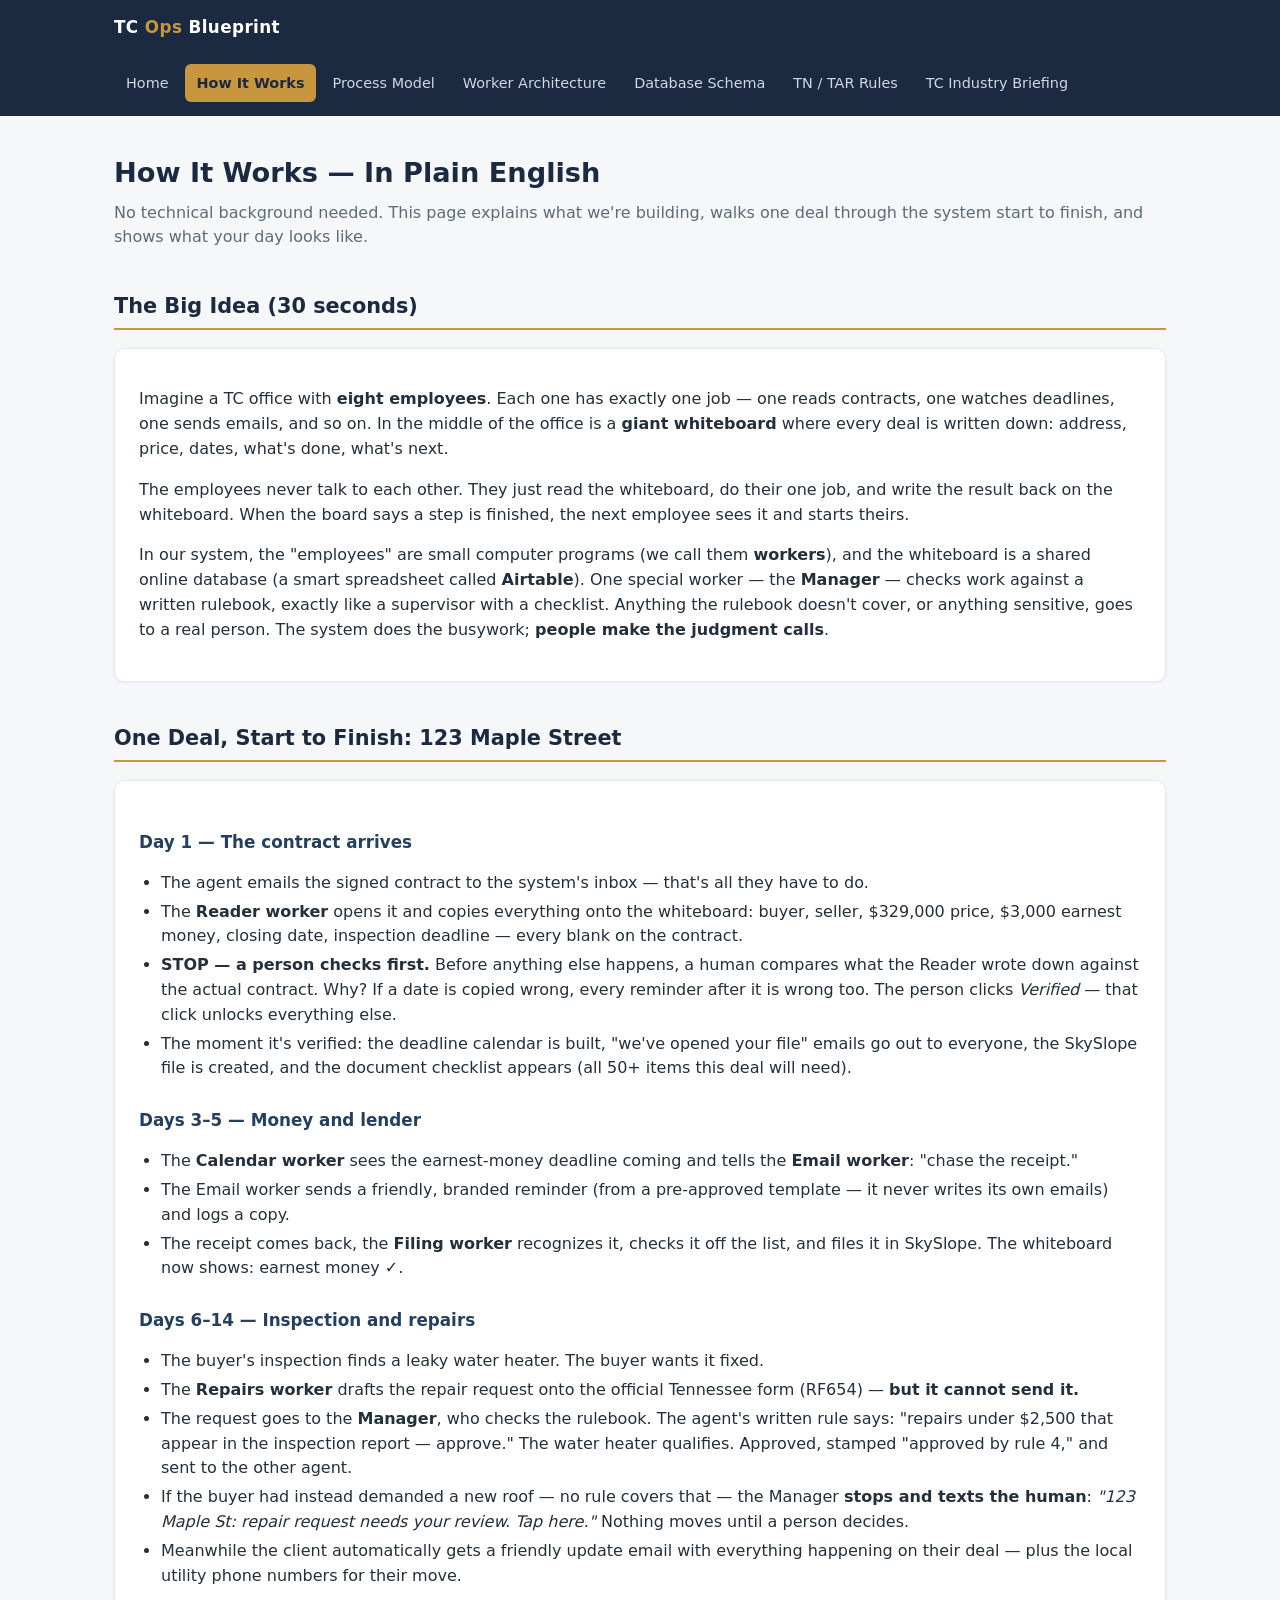
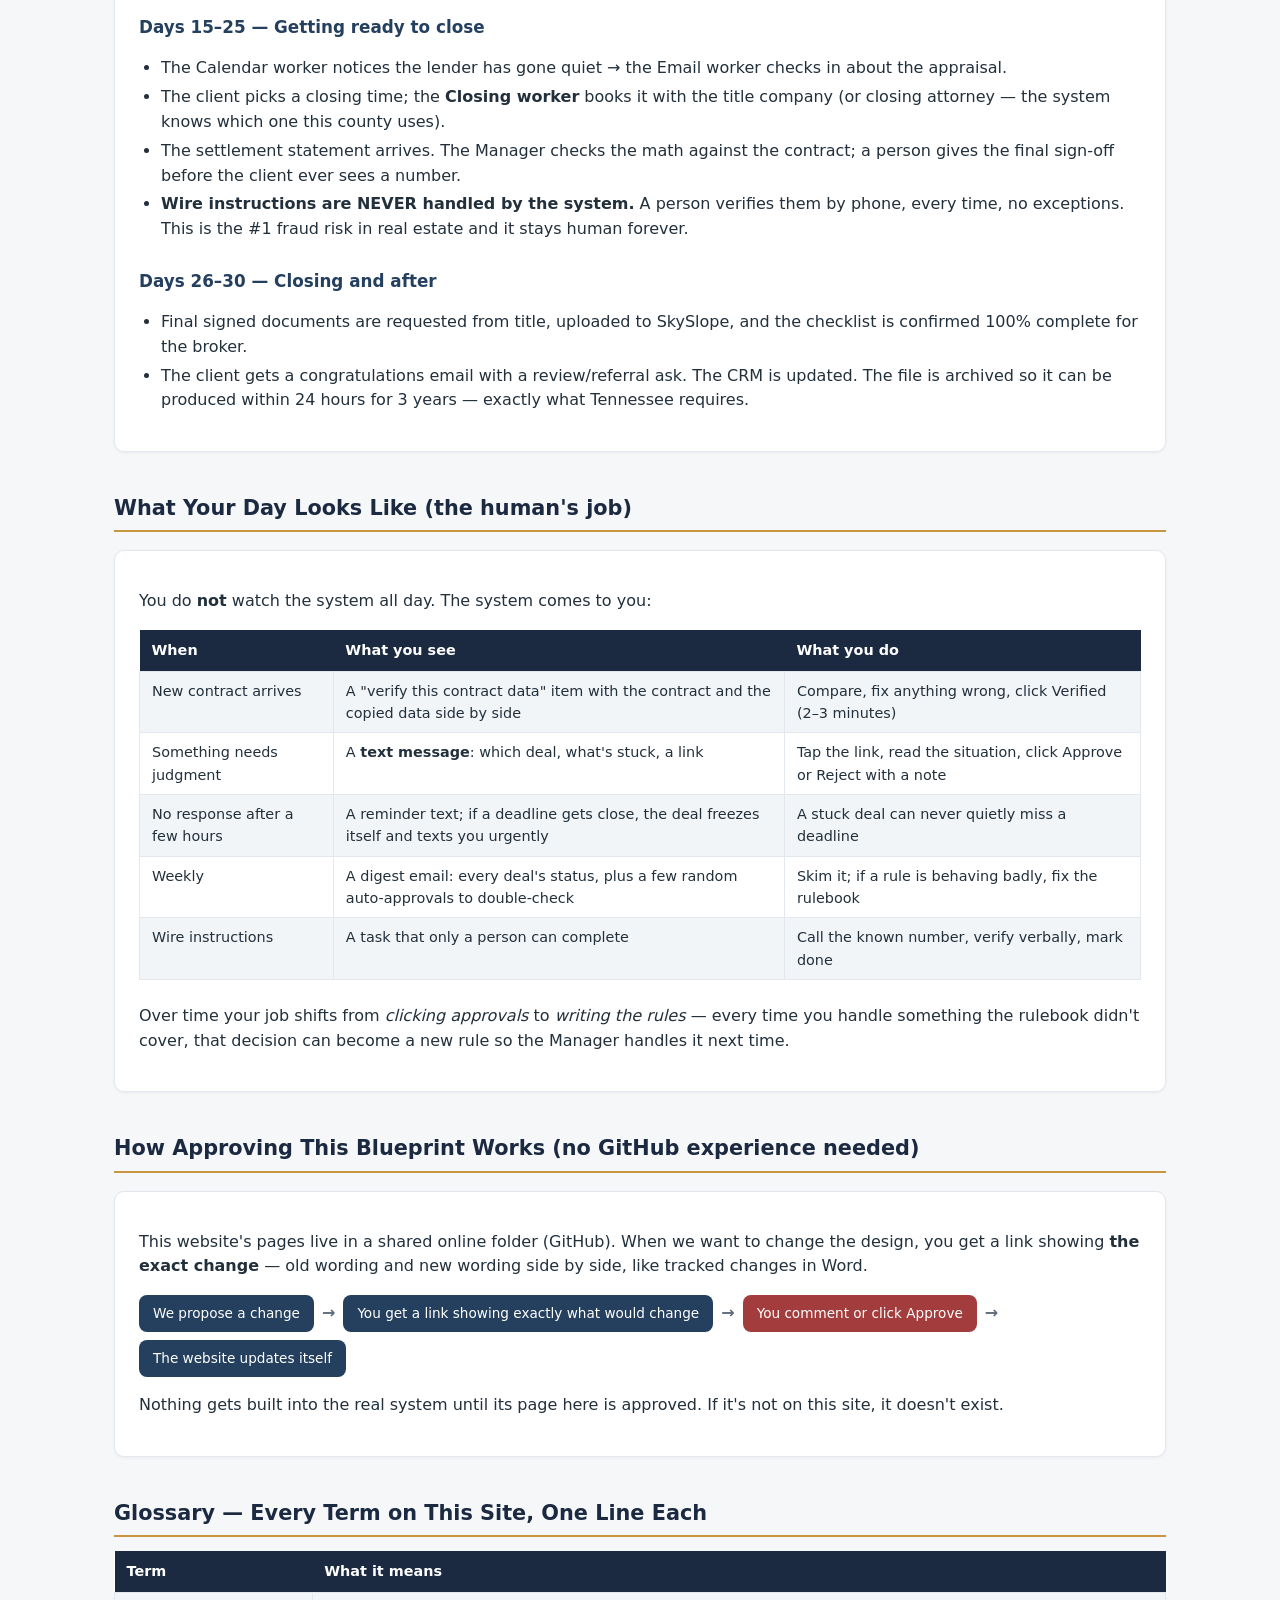
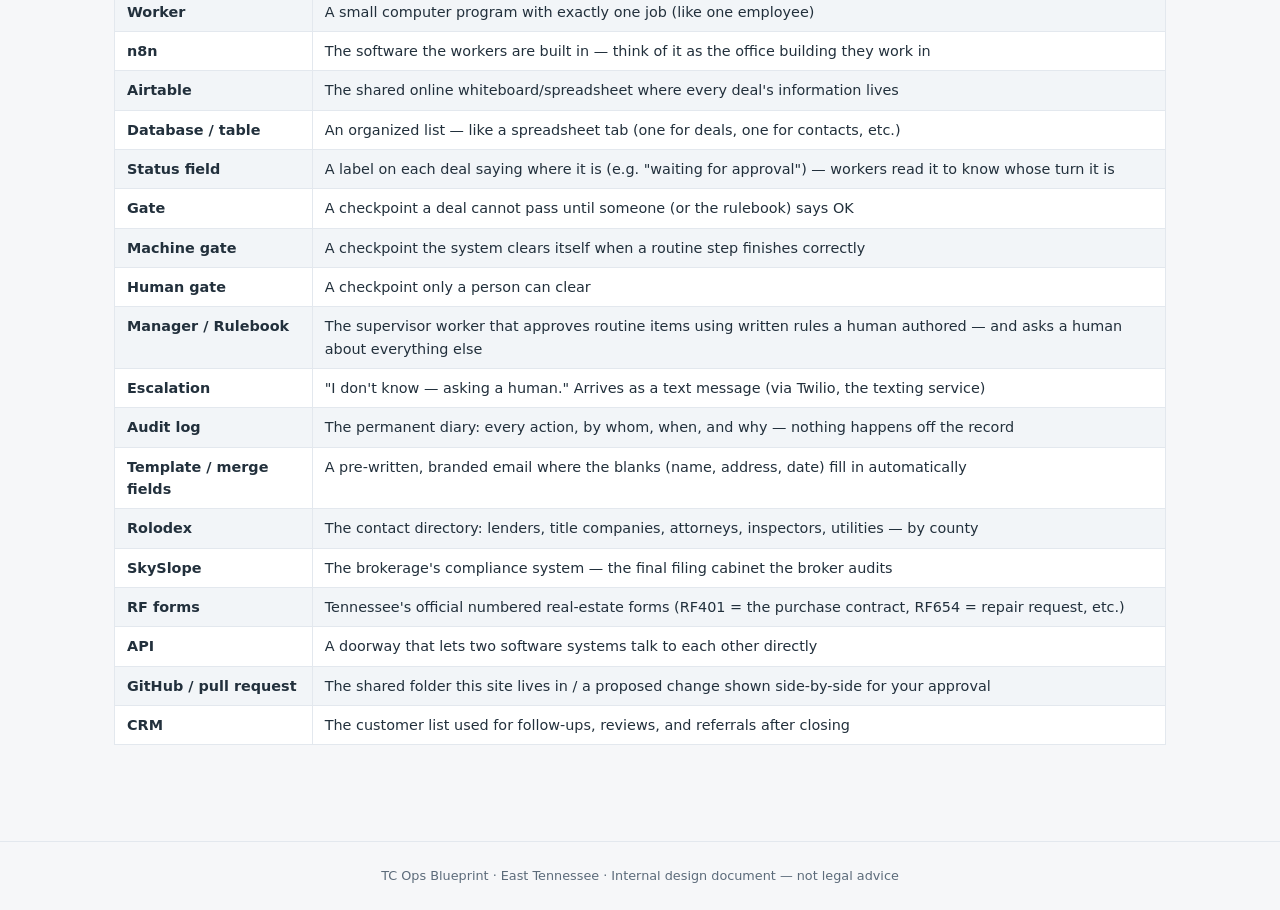
==== how-it-works.html @ d4071a59 "Add plain-English How It Works page (walkthrough, day-in-the-life, approval explainer, glossary) and" ====
<!DOCTYPE html>
<html lang="en">
<head>
<meta charset="UTF-8">
<meta name="viewport" content="width=device-width, initial-scale=1.0">
<title>How It Works — TC Ops Blueprint</title>
<link rel="stylesheet" href="assets/style.css">
</head>
<body>
<header class="site">
  <div class="topbar">
    <a class="brand" href="index.html">TC <span>Ops</span> Blueprint</a>
    <nav class="main">
      <a href="index.html">Home</a>
      <a href="how-it-works.html" class="active">How It Works</a>
      <a href="process.html">Process Model</a>
      <a href="workers.html">Worker Architecture</a>
      <a href="schema.html">Database Schema</a>
      <a href="tn-briefing.html">TN / TAR Rules</a>
      <a href="tc-briefing.html">TC Industry Briefing</a>
    </nav>
  </div>
</header>

<main>
  <h1 class="page">How It Works — In Plain English</h1>
  <p class="sub">No technical background needed. This page explains what we're building, walks one deal through the system start to finish, and shows what your day looks like.</p>

  <h2>The Big Idea (30 seconds)</h2>
  <div class="card">
    <p>Imagine a TC office with <strong>eight employees</strong>. Each one has exactly one job — one reads contracts, one watches deadlines, one sends emails, and so on. In the middle of the office is a <strong>giant whiteboard</strong> where every deal is written down: address, price, dates, what's done, what's next.</p>
    <p>The employees never talk to each other. They just read the whiteboard, do their one job, and write the result back on the whiteboard. When the board says a step is finished, the next employee sees it and starts theirs.</p>
    <p>In our system, the "employees" are small computer programs (we call them <strong>workers</strong>), and the whiteboard is a shared online database (a smart spreadsheet called <strong>Airtable</strong>). One special worker — the <strong>Manager</strong> — checks work against a written rulebook, exactly like a supervisor with a checklist. Anything the rulebook doesn't cover, or anything sensitive, goes to a real person. The system does the busywork; <strong>people make the judgment calls</strong>.</p>
  </div>

  <h2>One Deal, Start to Finish: 123 Maple Street</h2>
  <div class="card">
    <h3>Day 1 — The contract arrives</h3>
    <ul>
      <li>The agent emails the signed contract to the system's inbox — that's all they have to do.</li>
      <li>The <strong>Reader worker</strong> opens it and copies everything onto the whiteboard: buyer, seller, $329,000 price, $3,000 earnest money, closing date, inspection deadline — every blank on the contract.</li>
      <li><strong>STOP — a person checks first.</strong> Before anything else happens, a human compares what the Reader wrote down against the actual contract. Why? If a date is copied wrong, every reminder after it is wrong too. The person clicks <em>Verified</em> — that click unlocks everything else.</li>
      <li>The moment it's verified: the deadline calendar is built, "we've opened your file" emails go out to everyone, the SkySlope file is created, and the document checklist appears (all 50+ items this deal will need).</li>
    </ul>

    <h3>Days 3–5 — Money and lender</h3>
    <ul>
      <li>The <strong>Calendar worker</strong> sees the earnest-money deadline coming and tells the <strong>Email worker</strong>: "chase the receipt."</li>
      <li>The Email worker sends a friendly, branded reminder (from a pre-approved template — it never writes its own emails) and logs a copy.</li>
      <li>The receipt comes back, the <strong>Filing worker</strong> recognizes it, checks it off the list, and files it in SkySlope. The whiteboard now shows: earnest money ✓.</li>
    </ul>

    <h3>Days 6–14 — Inspection and repairs</h3>
    <ul>
      <li>The buyer's inspection finds a leaky water heater. The buyer wants it fixed.</li>
      <li>The <strong>Repairs worker</strong> drafts the repair request onto the official Tennessee form (RF654) — <strong>but it cannot send it.</strong></li>
      <li>The request goes to the <strong>Manager</strong>, who checks the rulebook. The agent's written rule says: "repairs under $2,500 that appear in the inspection report — approve." The water heater qualifies. Approved, stamped "approved by rule 4," and sent to the other agent.</li>
      <li>If the buyer had instead demanded a new roof — no rule covers that — the Manager <strong>stops and texts the human</strong>: <em>"123 Maple St: repair request needs your review. Tap here."</em> Nothing moves until a person decides.</li>
      <li>Meanwhile the client automatically gets a friendly update email with everything happening on their deal — plus the local utility phone numbers for their move.</li>
    </ul>

    <h3>Days 15–25 — Getting ready to close</h3>
    <ul>
      <li>The Calendar worker notices the lender has gone quiet → the Email worker checks in about the appraisal.</li>
      <li>The client picks a closing time; the <strong>Closing worker</strong> books it with the title company (or closing attorney — the system knows which one this county uses).</li>
      <li>The settlement statement arrives. The Manager checks the math against the contract; a person gives the final sign-off before the client ever sees a number.</li>
      <li><strong>Wire instructions are NEVER handled by the system.</strong> A person verifies them by phone, every time, no exceptions. This is the #1 fraud risk in real estate and it stays human forever.</li>
    </ul>

    <h3>Days 26–30 — Closing and after</h3>
    <ul>
      <li>Final signed documents are requested from title, uploaded to SkySlope, and the checklist is confirmed 100% complete for the broker.</li>
      <li>The client gets a congratulations email with a review/referral ask. The CRM is updated. The file is archived so it can be produced within 24 hours for 3 years — exactly what Tennessee requires.</li>
    </ul>
  </div>

  <h2>What Your Day Looks Like (the human's job)</h2>
  <div class="card">
    <p>You do <strong>not</strong> watch the system all day. The system comes to you:</p>
    <table>
      <tr><th>When</th><th>What you see</th><th>What you do</th></tr>
      <tr><td>New contract arrives</td><td>A "verify this contract data" item with the contract and the copied data side by side</td><td>Compare, fix anything wrong, click Verified (2–3 minutes)</td></tr>
      <tr><td>Something needs judgment</td><td>A <strong>text message</strong>: which deal, what's stuck, a link</td><td>Tap the link, read the situation, click Approve or Reject with a note</td></tr>
      <tr><td>No response after a few hours</td><td>A reminder text; if a deadline gets close, the deal freezes itself and texts you urgently</td><td>A stuck deal can never quietly miss a deadline</td></tr>
      <tr><td>Weekly</td><td>A digest email: every deal's status, plus a few random auto-approvals to double-check</td><td>Skim it; if a rule is behaving badly, fix the rulebook</td></tr>
      <tr><td>Wire instructions</td><td>A task that only a person can complete</td><td>Call the known number, verify verbally, mark done</td></tr>
    </table>
    <p>Over time your job shifts from <em>clicking approvals</em> to <em>writing the rules</em> — every time you handle something the rulebook didn't cover, that decision can become a new rule so the Manager handles it next time.</p>
  </div>

  <h2>How Approving This Blueprint Works (no GitHub experience needed)</h2>
  <div class="card">
    <p>This website's pages live in a shared online folder (GitHub). When we want to change the design, you get a link showing <strong>the exact change</strong> — old wording and new wording side by side, like tracked changes in Word.</p>
    <div class="flow">
      <span class="step">We propose a change</span><span class="arrow">→</span>
      <span class="step">You get a link showing exactly what would change</span><span class="arrow">→</span>
      <span class="step human">You comment or click Approve</span><span class="arrow">→</span>
      <span class="step">The website updates itself</span>
    </div>
    <p>Nothing gets built into the real system until its page here is approved. If it's not on this site, it doesn't exist.</p>
  </div>

  <h2>Glossary — Every Term on This Site, One Line Each</h2>
  <table>
    <tr><th>Term</th><th>What it means</th></tr>
    <tr><td><strong>Worker</strong></td><td>A small computer program with exactly one job (like one employee)</td></tr>
    <tr><td><strong>n8n</strong></td><td>The software the workers are built in — think of it as the office building they work in</td></tr>
    <tr><td><strong>Airtable</strong></td><td>The shared online whiteboard/spreadsheet where every deal's information lives</td></tr>
    <tr><td><strong>Database / table</strong></td><td>An organized list — like a spreadsheet tab (one for deals, one for contacts, etc.)</td></tr>
    <tr><td><strong>Status field</strong></td><td>A label on each deal saying where it is (e.g. "waiting for approval") — workers read it to know whose turn it is</td></tr>
    <tr><td><strong>Gate</strong></td><td>A checkpoint a deal cannot pass until someone (or the rulebook) says OK</td></tr>
    <tr><td><strong>Machine gate</strong></td><td>A checkpoint the system clears itself when a routine step finishes correctly</td></tr>
    <tr><td><strong>Human gate</strong></td><td>A checkpoint only a person can clear</td></tr>
    <tr><td><strong>Manager / Rulebook</strong></td><td>The supervisor worker that approves routine items using written rules a human authored — and asks a human about everything else</td></tr>
    <tr><td><strong>Escalation</strong></td><td>"I don't know — asking a human." Arrives as a text message (via Twilio, the texting service)</td></tr>
    <tr><td><strong>Audit log</strong></td><td>The permanent diary: every action, by whom, when, and why — nothing happens off the record</td></tr>
    <tr><td><strong>Template / merge fields</strong></td><td>A pre-written, branded email where the blanks (name, address, date) fill in automatically</td></tr>
    <tr><td><strong>Rolodex</strong></td><td>The contact directory: lenders, title companies, attorneys, inspectors, utilities — by county</td></tr>
    <tr><td><strong>SkySlope</strong></td><td>The brokerage's compliance system — the final filing cabinet the broker audits</td></tr>
    <tr><td><strong>RF forms</strong></td><td>Tennessee's official numbered real-estate forms (RF401 = the purchase contract, RF654 = repair request, etc.)</td></tr>
    <tr><td><strong>API</strong></td><td>A doorway that lets two software systems talk to each other directly</td></tr>
    <tr><td><strong>GitHub / pull request</strong></td><td>The shared folder this site lives in / a proposed change shown side-by-side for your approval</td></tr>
    <tr><td><strong>CRM</strong></td><td>The customer list used for follow-ups, reviews, and referrals after closing</td></tr>
  </table>
</main>
<footer>TC Ops Blueprint · East Tennessee · Internal design document — not legal advice</footer>
</body>
</html>
---- assets/style.css ----
:root{
  --navy:#1b2a41;
  --navy-2:#24405e;
  --accent:#c8963e;
  --bg:#f6f7f9;
  --card:#ffffff;
  --ink:#22303c;
  --muted:#5c6b7a;
  --line:#e3e8ee;
  --good:#2e7d52;
  --warn:#b3611b;
  --gate:#a33c3c;
}
*{box-sizing:border-box}
body{margin:0;font-family:'Segoe UI',system-ui,-apple-system,Helvetica,Arial,sans-serif;background:var(--bg);color:var(--ink);line-height:1.55}
a{color:var(--navy-2)}
header.site{background:var(--navy);color:#fff;padding:0}
.topbar{max-width:1100px;margin:0 auto;display:flex;align-items:center;gap:24px;padding:14px 24px;flex-wrap:wrap}
.brand{font-weight:700;font-size:1.05rem;letter-spacing:.4px;color:#fff;text-decoration:none}
.brand span{color:var(--accent)}
nav.main{display:flex;gap:4px;flex-wrap:wrap}
nav.main a{color:#cfd8e3;text-decoration:none;padding:8px 12px;border-radius:6px;font-size:.9rem}
nav.main a:hover{background:var(--navy-2);color:#fff}
nav.main a.active{background:var(--accent);color:var(--navy);font-weight:600}
.hero{background:linear-gradient(160deg,var(--navy) 0%,var(--navy-2) 100%);color:#fff;padding:48px 24px 56px}
.hero .inner{max-width:1100px;margin:0 auto}
.hero h1{margin:0 0 10px;font-size:2rem}
.hero p{max-width:760px;color:#d8e0ea;margin:0}
.hero .tag{display:inline-block;background:rgba(200,150,62,.18);border:1px solid var(--accent);color:var(--accent);border-radius:999px;padding:3px 14px;font-size:.78rem;letter-spacing:1px;text-transform:uppercase;margin-bottom:16px}
main{max-width:1100px;margin:0 auto;padding:36px 24px 72px}
h1.page{margin:0 0 6px;font-size:1.7rem;color:var(--navy)}
p.sub{margin:0 0 28px;color:var(--muted)}
h2{color:var(--navy);margin:40px 0 12px;font-size:1.3rem;border-bottom:2px solid var(--accent);padding-bottom:6px}
h3{color:var(--navy-2);margin:26px 0 8px;font-size:1.05rem}
.card{background:var(--card);border:1px solid var(--line);border-radius:10px;padding:22px 24px;margin:18px 0;box-shadow:0 1px 3px rgba(27,42,65,.06)}
.grid{display:grid;grid-template-columns:repeat(auto-fill,minmax(300px,1fr));gap:18px;margin-top:24px}
.grid .card{margin:0;display:flex;flex-direction:column}
.grid .card h3{margin-top:0}
.grid .card p{color:var(--muted);font-size:.92rem;flex:1}
.grid .card a.go{align-self:flex-start;background:var(--navy);color:#fff;text-decoration:none;padding:8px 16px;border-radius:6px;font-size:.85rem;margin-top:10px}
.grid .card a.go:hover{background:var(--navy-2)}
table{border-collapse:collapse;width:100%;margin:14px 0 24px;background:#fff;font-size:.9rem}
th{background:var(--navy);color:#fff;text-align:left;padding:9px 12px;font-weight:600}
td{border:1px solid var(--line);padding:8px 12px;vertical-align:top}
tr:nth-child(even) td{background:#f2f5f8}
.pill{display:inline-block;border-radius:999px;padding:2px 10px;font-size:.75rem;font-weight:600;white-space:nowrap}
.pill.machine{background:#e3efe8;color:var(--good)}
.pill.human{background:#f7e5e5;color:var(--gate)}
.pill.phase{background:#e8edf4;color:var(--navy-2)}
.gate{color:var(--gate);font-weight:700}
.callout{border-left:4px solid var(--accent);background:#fdf6ea;padding:14px 18px;border-radius:0 8px 8px 0;margin:18px 0}
.callout.risk{border-left-color:var(--gate);background:#fbf0f0}
.callout.ok{border-left-color:var(--good);background:#eef6f1}
.flow{display:flex;flex-wrap:wrap;gap:8px;align-items:center;margin:14px 0}
.flow .step{background:var(--navy-2);color:#fff;border-radius:8px;padding:8px 14px;font-size:.85rem}
.flow .step.human{background:var(--gate)}
.flow .arrow{color:var(--muted);font-weight:700}
code{background:#eef1f5;border:1px solid var(--line);border-radius:4px;padding:1px 6px;font-size:.85em}
ul{padding-left:22px}
li{margin:4px 0}
footer{border-top:1px solid var(--line);color:var(--muted);font-size:.8rem;text-align:center;padding:24px}
.status{display:inline-block;border-radius:6px;padding:2px 8px;font-size:.72rem;font-weight:700;letter-spacing:.5px;text-transform:uppercase}
.status.draft{background:#f7e5c8;color:var(--warn)}
.status.approved{background:#e3efe8;color:var(--good)}
.toc{background:#fff;border:1px solid var(--line);border-radius:10px;padding:16px 22px;margin:20px 0}
.toc a{display:block;padding:3px 0;text-decoration:none;font-size:.92rem}
@media(max-width:640px){.hero h1{font-size:1.5rem}}
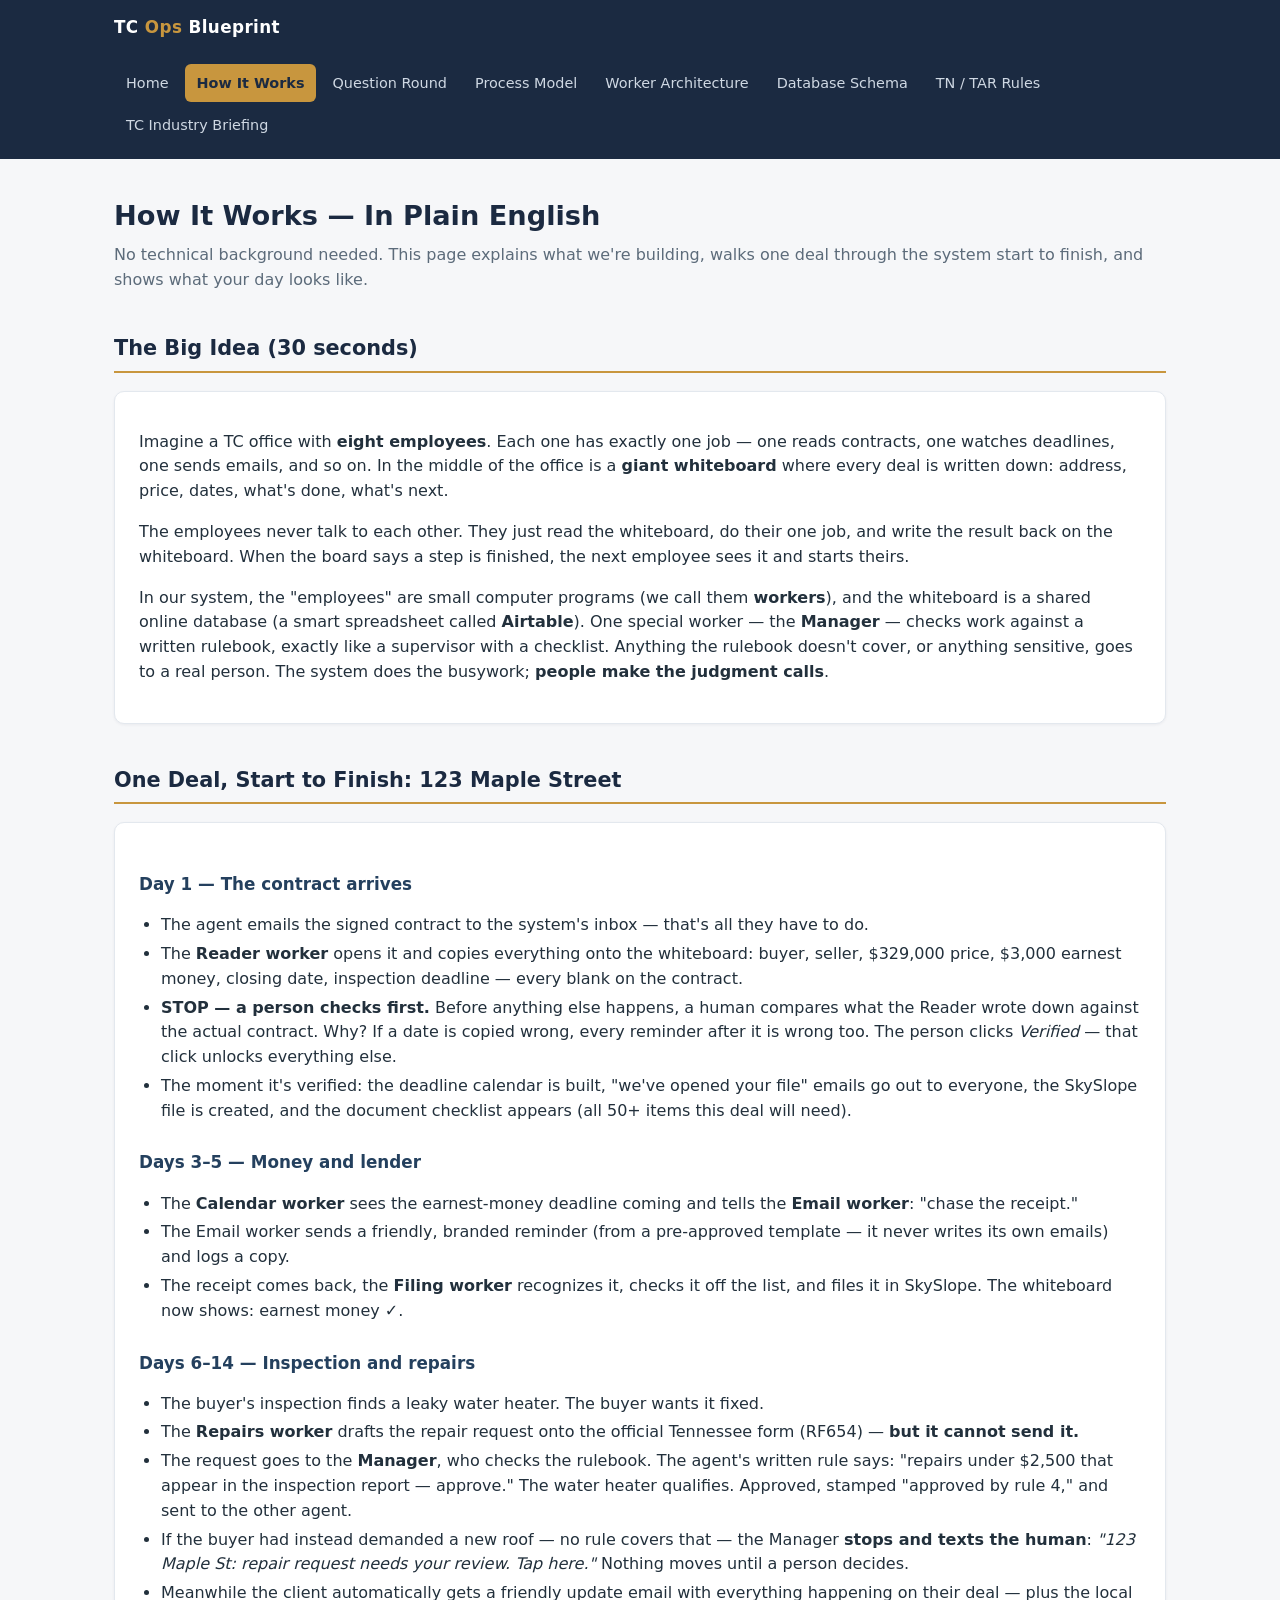
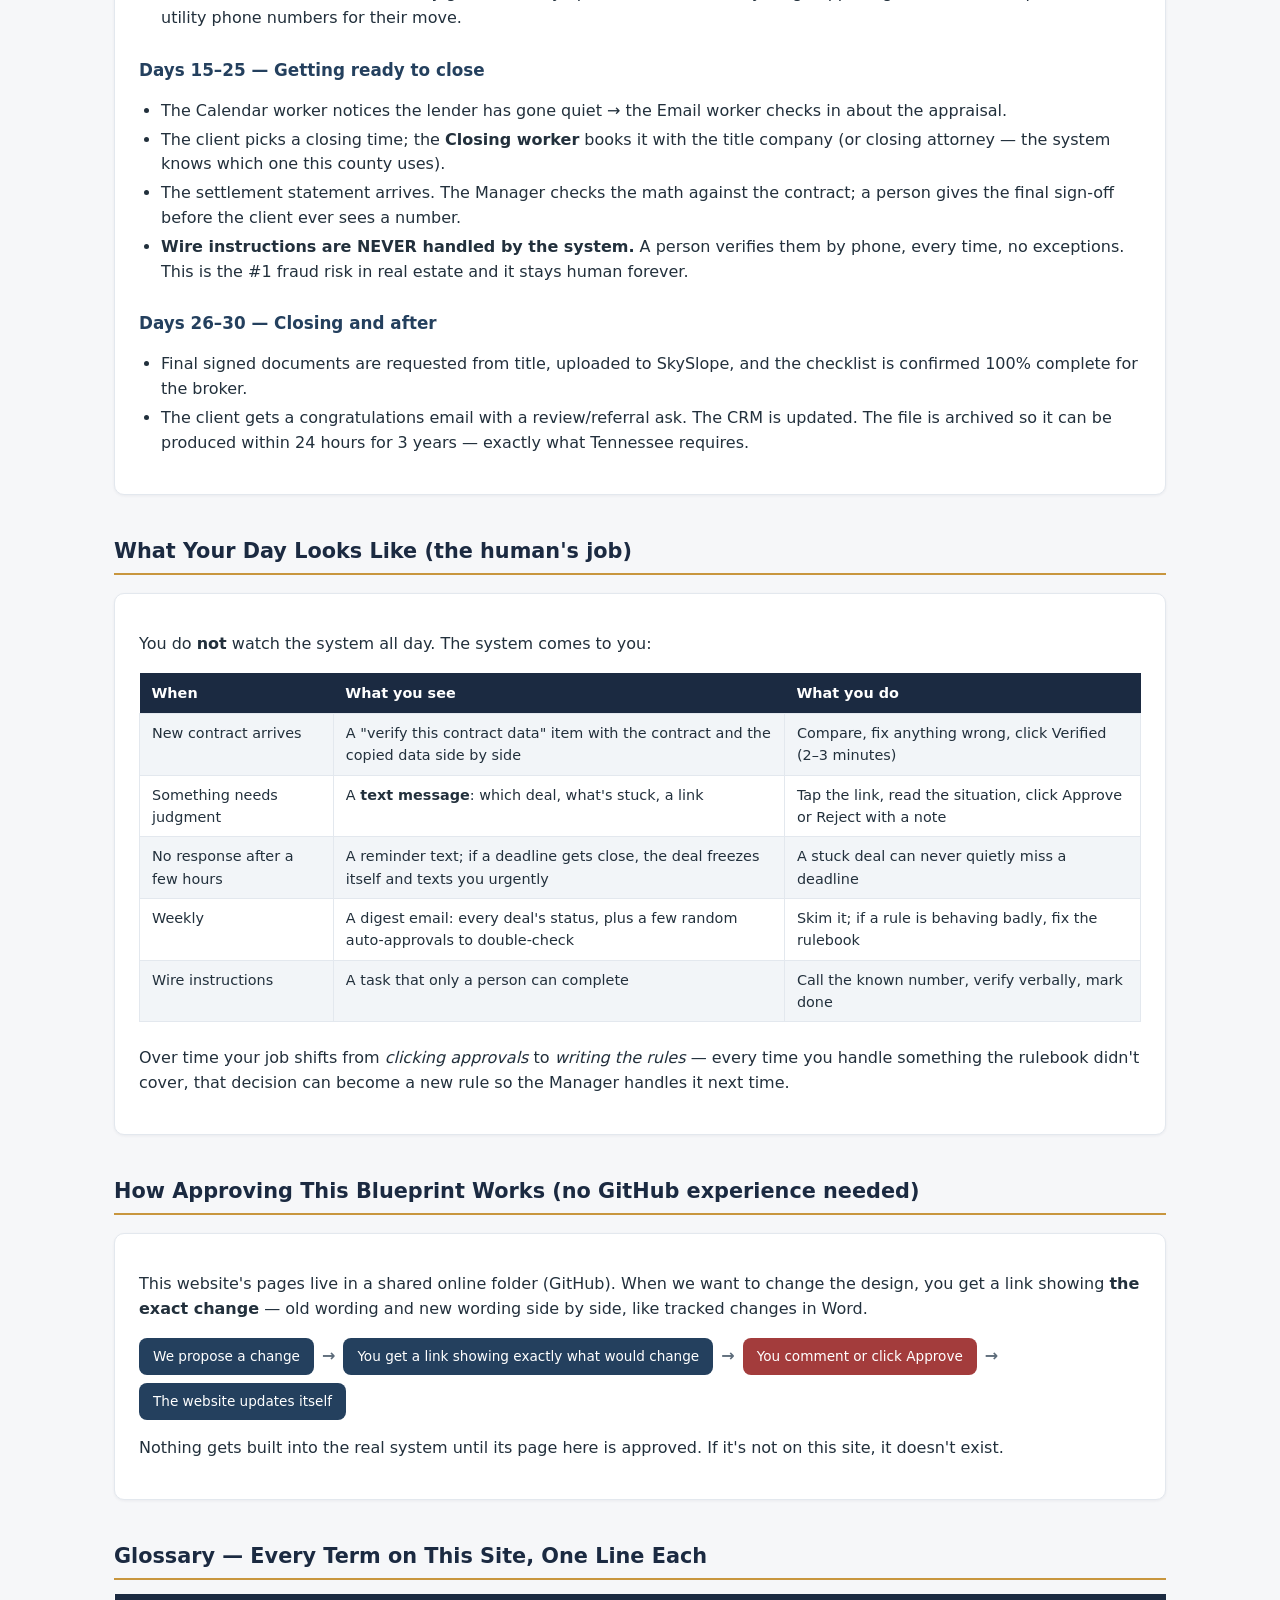
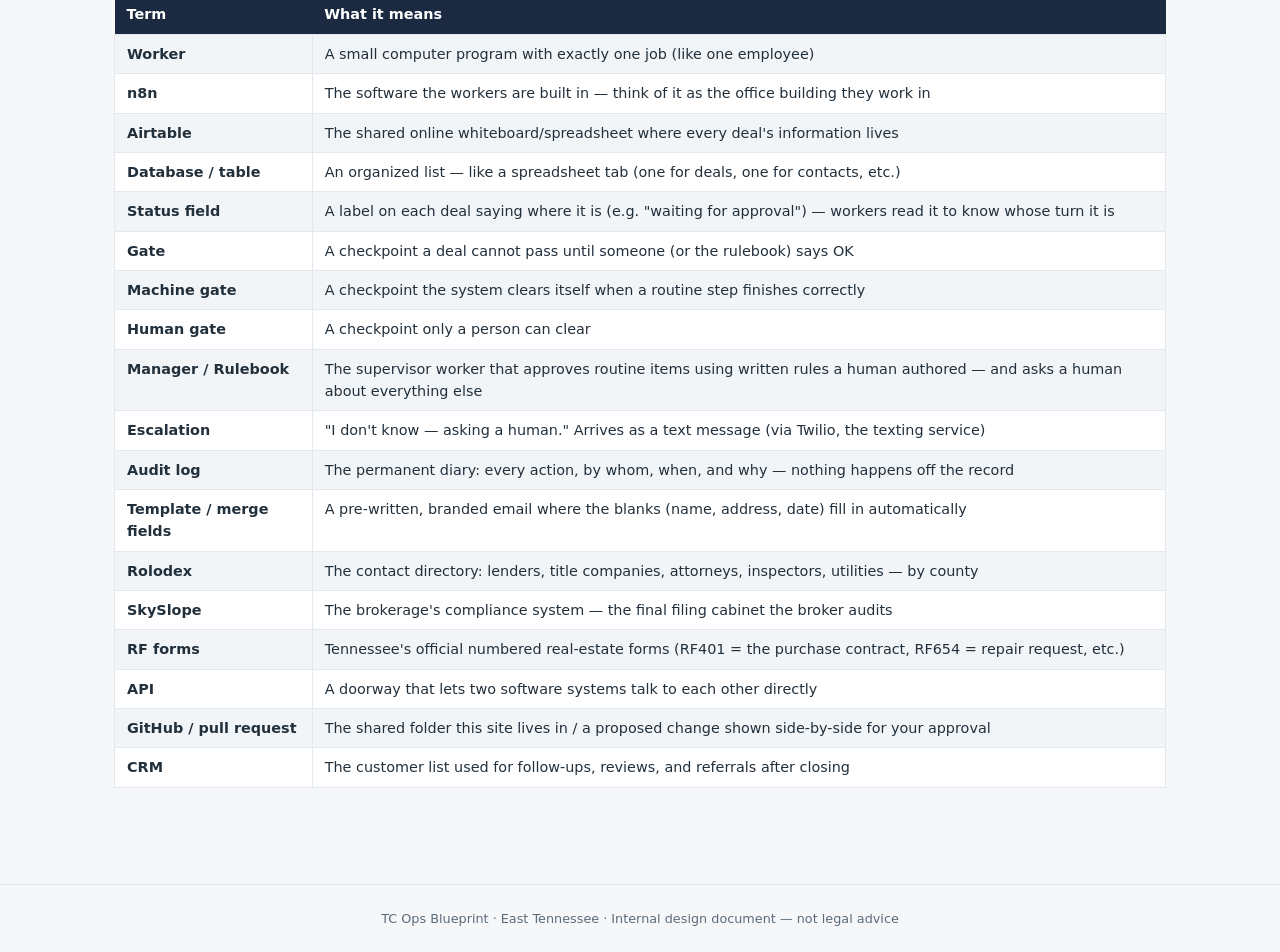
==== commit 2c052154: "Add Question Round 1 page: decisions from manager notes + 28 questions across 9 topics, answered via" ====
--- a/how-it-works.html
+++ b/how-it-works.html
@@ -13,6 +13,7 @@
     <nav class="main">
       <a href="index.html">Home</a>
       <a href="how-it-works.html" class="active">How It Works</a>
+      <a href="questions.html">Question Round</a>
       <a href="process.html">Process Model</a>
       <a href="workers.html">Worker Architecture</a>
       <a href="schema.html">Database Schema</a>
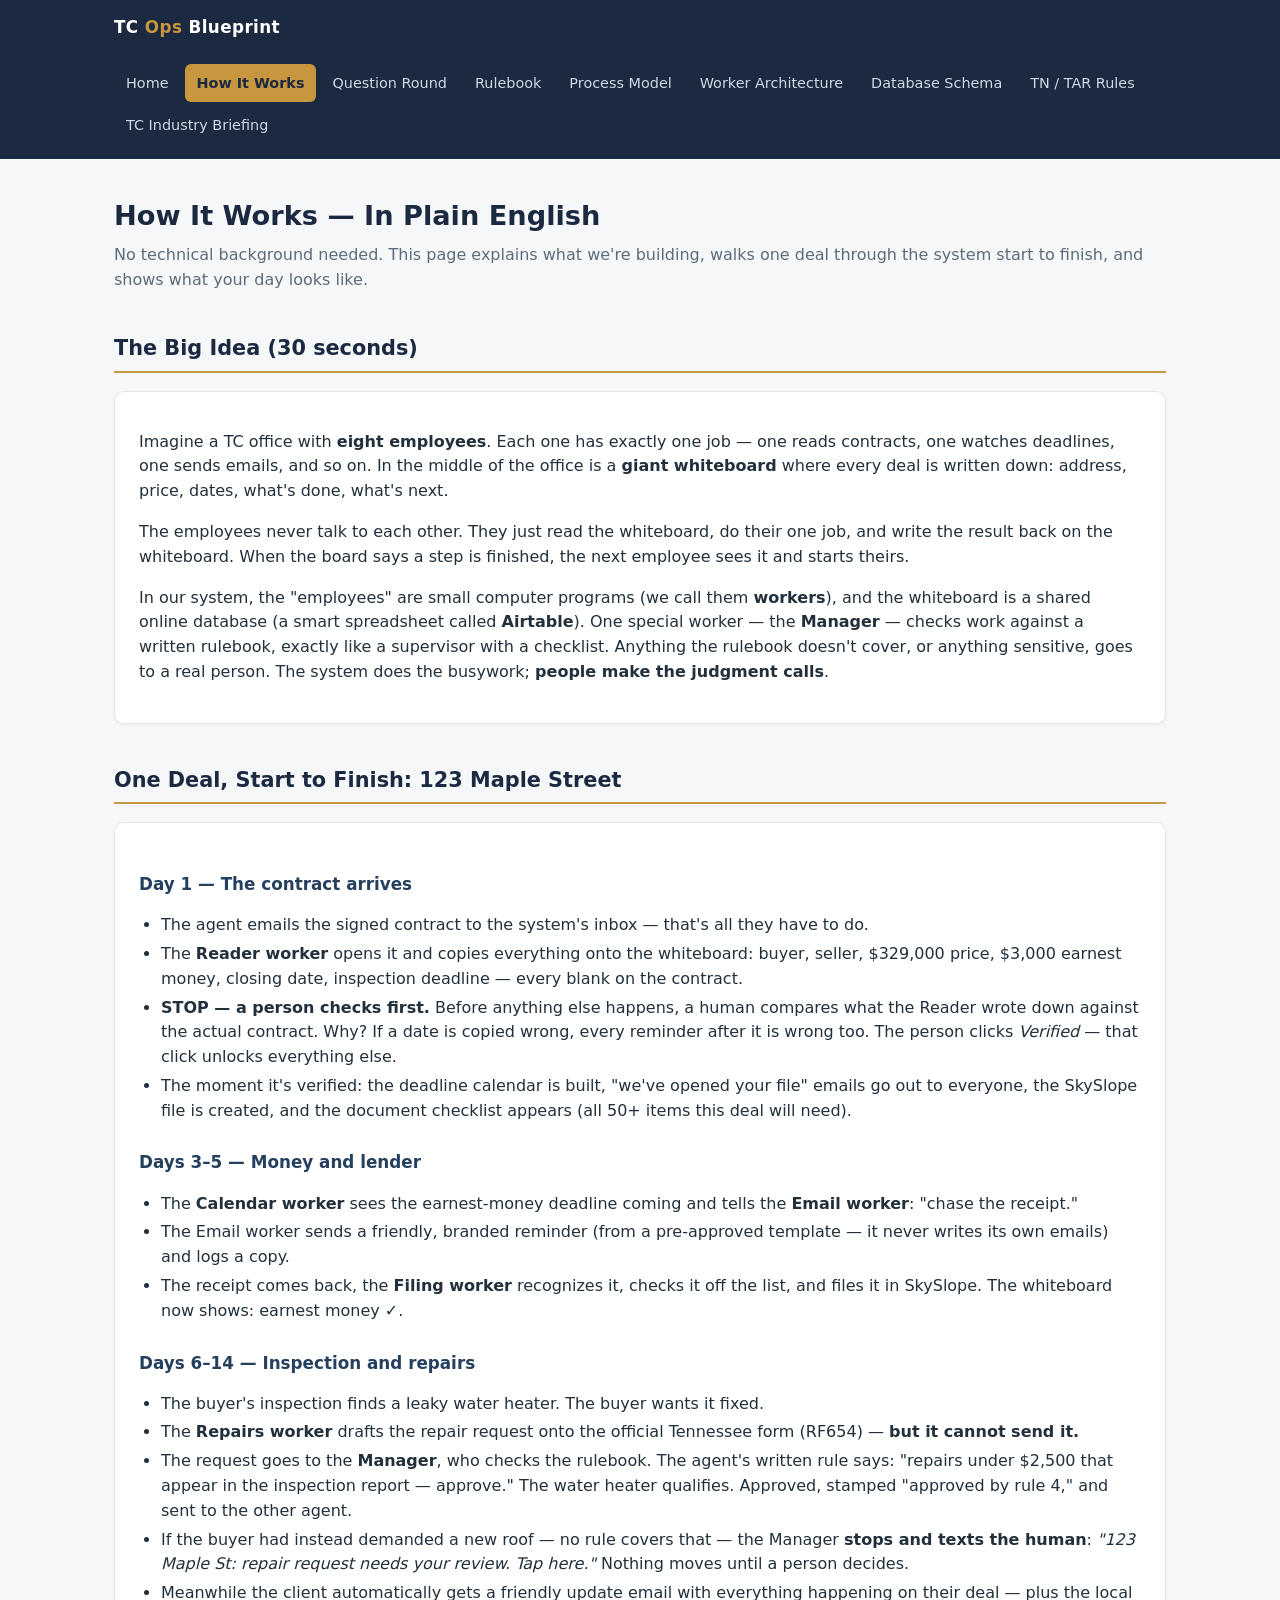
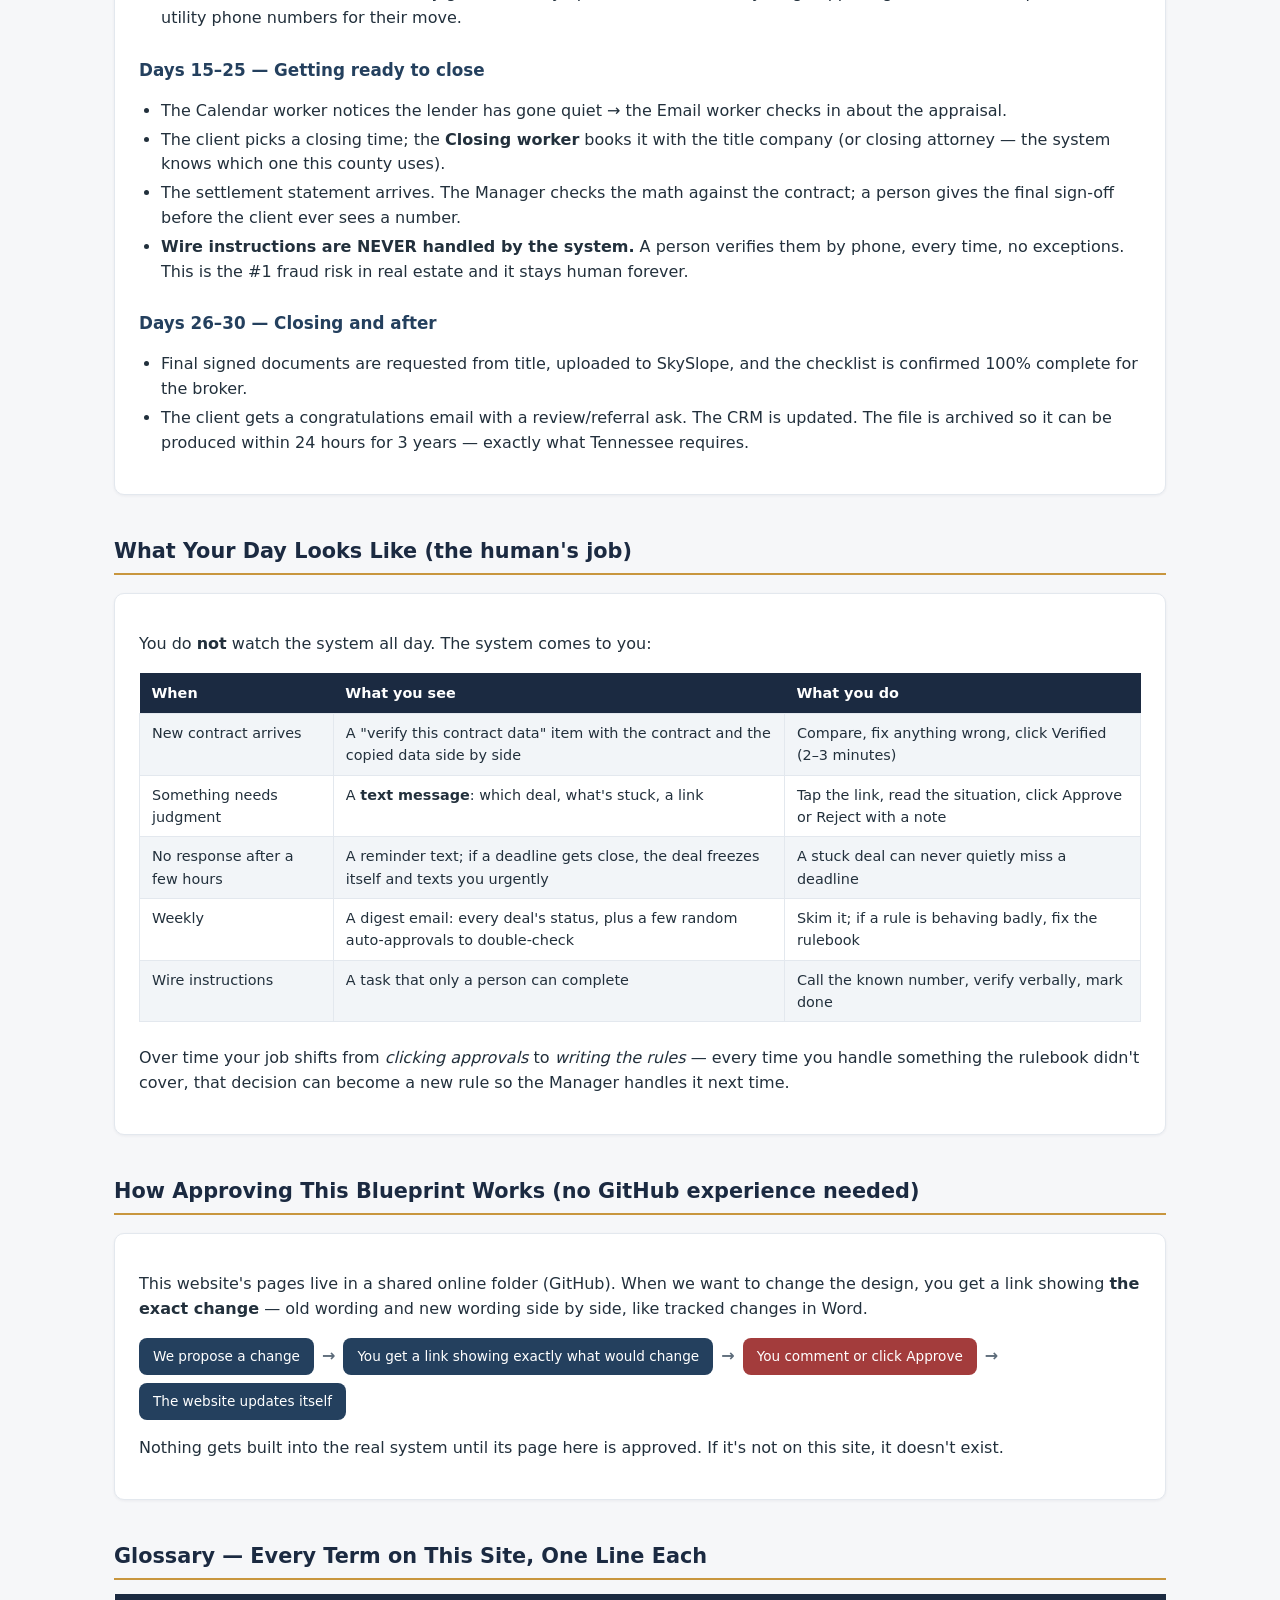
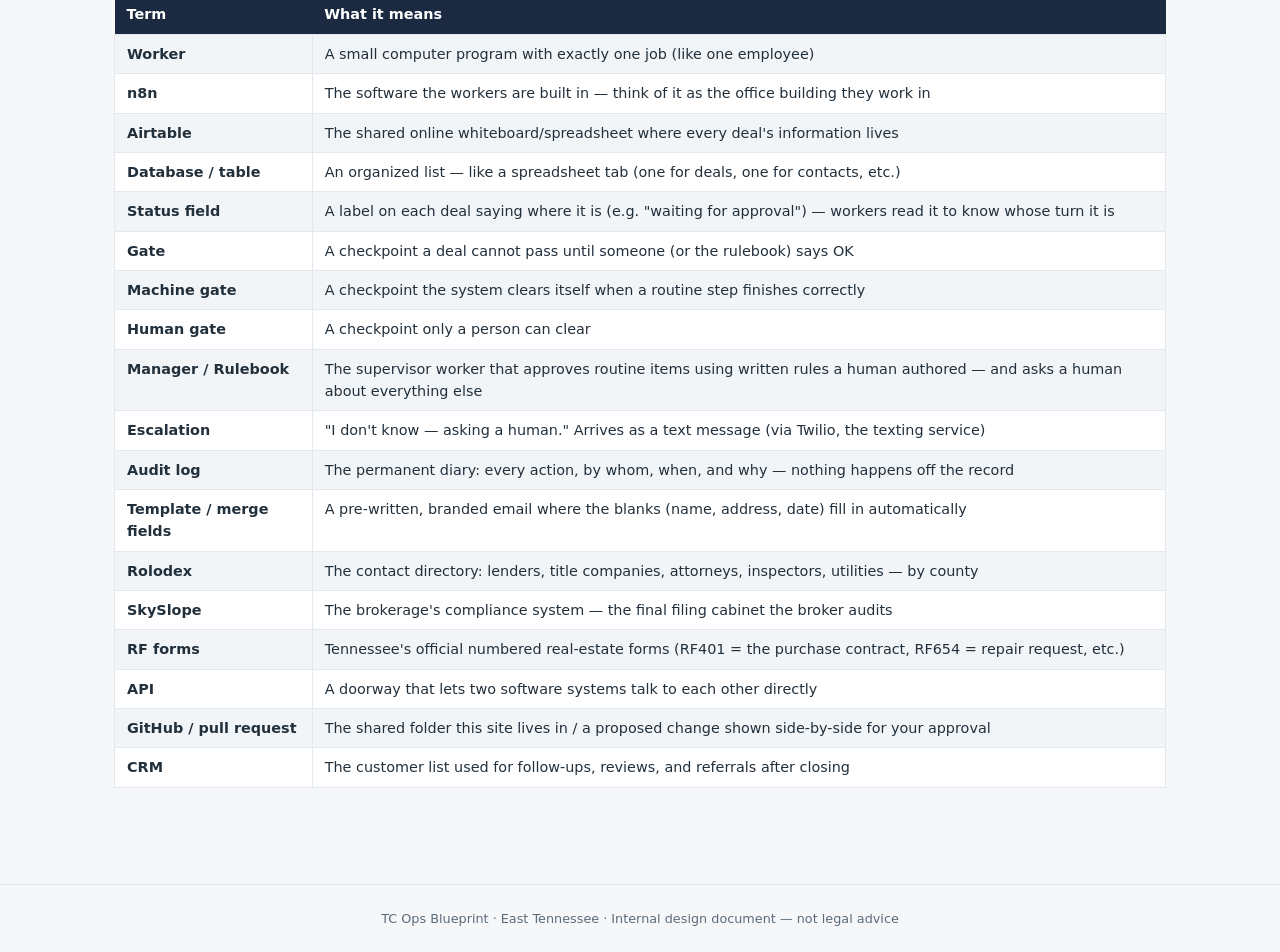
==== commit 24630c53: "Add draft Rulebook v0.1 from Question Round 1 answers (issues #10-#18) Co-Authored-By: Howard Ouelle" ====
--- a/how-it-works.html
+++ b/how-it-works.html
@@ -14,6 +14,7 @@
       <a href="index.html">Home</a>
       <a href="how-it-works.html" class="active">How It Works</a>
       <a href="questions.html">Question Round</a>
+      <a href="rulebook.html">Rulebook</a>
       <a href="process.html">Process Model</a>
       <a href="workers.html">Worker Architecture</a>
       <a href="schema.html">Database Schema</a>
